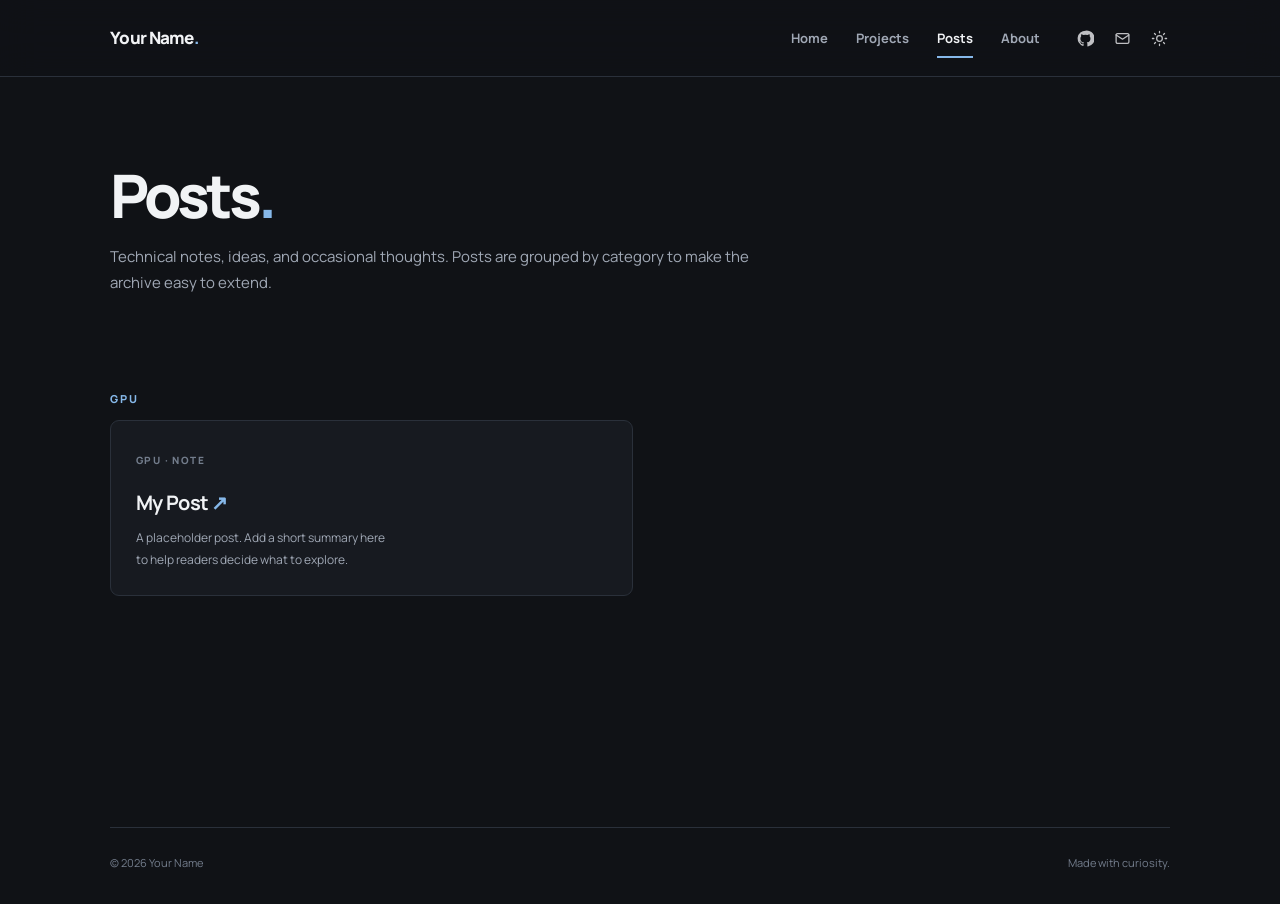
==== posts/index.html @ 6811ad3b "wip trying to move to a lightweight website" ====
<!doctype html>
<html lang="en">
  <head>
    <meta charset="utf-8" />
    <meta name="viewport" content="width=device-width, initial-scale=1" />
    <title>Posts — Your Name</title>
    <link rel="preconnect" href="https://fonts.googleapis.com" />
    <link rel="preconnect" href="https://fonts.gstatic.com" crossorigin />
    <link
      href="https://fonts.googleapis.com/css2?family=Manrope:wght@400;500;600;700;800&display=swap"
      rel="stylesheet"
    />
    <link rel="stylesheet" href="../style.css" />
    <script src="../js/theme.js" defer></script>
  </head>
  <body>
    <header class="site-header">
      <nav class="navbar container" aria-label="Main navigation">
        <a class="brand" href="../index.html"
          >Your Name<span class="brand-dot">.</span></a
        >
        <div class="nav-links" id="nav-links">
          <a href="../index.html">Home</a
          ><a href="../projects/index.html">Projects</a
          ><a href="index.html" aria-current="page">Posts</a
          ><a href="../about.html">About</a>
        </div>
        <div class="nav-actions">
          <a class="icon-link" href="https://github.com/" aria-label="GitHub"
            ><img src="../img/github.svg" alt="" /></a
          ><a
            class="icon-link"
            href="mailto:hello@example.com"
            aria-label="Email"
            ><img src="../img/mail.svg" alt="" /></a
          ><button class="theme-toggle" type="button" aria-label="Switch theme">
            <img class="theme-icon" src="../img/sun.svg" alt="" /></button
          ><button
            class="menu-toggle"
            type="button"
            aria-label="Toggle navigation"
            aria-expanded="false"
            aria-controls="nav-links"
          >
            <span></span><span></span>
          </button>
        </div>
      </nav>
    </header>
    <main class="container page-content">
      <section class="page-intro">
        <h1>Posts<span class="brand-dot">.</span></h1>
        <p>
          Technical notes, ideas, and occasional thoughts. Posts are grouped by
          category to make the archive easy to extend.
        </p>
      </section>
      <section>
        <h2 class="category">GPU</h2>
        <div class="item-grid">
          <a class="content-card" href="my-post.html"
            ><span class="meta">GPU · Note</span>
            <h3>My Post <span class="brand-dot">↗</span></h3>
            <p>
              A placeholder post. Add a short summary here to help readers
              decide what to explore.
            </p></a
          >
        </div>
      </section>
    </main>
    <footer class="site-footer container">
      <span>© <span data-year></span> Your Name</span
      ><span>Made with curiosity.</span>
    </footer>
  </body>
</html>
---- style.css ----
@import url('https://fonts.googleapis.com/css2?family=Manrope:wght@400;500;600;700;800&display=swap');

:root {
  color-scheme: dark;
  --bg: #101216;
  --surface: #171a20;
  --surface-hover: #1d222b;
  --text: #f1f3f5;
  --muted: #a0a8b5;
  --subtle: #737d8c;
  --border: #2a303a;
  --accent: #86b8e9;
  --accent-ink: #172012;
  --header: rgba(16, 18, 22, .82);
  --shadow: 0 18px 55px rgba(0,0,0,.18);
}
:root[data-theme="light"] {
  color-scheme: light;
  --bg: #f7f8f6;
  --surface: #ffffff;
  --surface-hover: #f0f3ed;
  --text: #20251f;
  --muted: #626d62;
  --subtle: #849084;
  --border: #e1e6dd;
  --accent: #28366d;
  --accent-ink: #ffffff;
  --header: rgba(247, 248, 246, .86);
  --shadow: 0 18px 55px rgba(37,55,27,.07);
}
* { box-sizing: border-box; }
html { scroll-behavior: smooth; }
body {
  margin: 0; background: var(--bg); color: var(--text);
  font-family: 'Manrope', sans-serif; font-size: 15px; line-height: 1.75;
  transition: background .2s ease, color .2s ease;
}
a { color: inherit; text-decoration: none; }
button { font: inherit; }
.container { width: min(1060px, calc(100% - 48px)); margin-inline: auto; }
.site-header { position: sticky; top: 0; z-index: 10; background: var(--header); backdrop-filter: blur(18px); border-bottom: 1px solid var(--border); }
.navbar { min-height: 76px; display: flex; align-items: center; gap: 34px; }
.brand { font-size: 17px; font-weight: 800; letter-spacing: -.7px; white-space: nowrap; }
.brand-dot { color: var(--accent); }
.nav-links { display: flex; align-items: center; gap: 28px; margin-left: auto; }
.nav-links a { color: var(--muted); font-size: 13px; font-weight: 700; transition: color .2s; }
.nav-links a:hover, .nav-links a[aria-current="page"] { color: var(--text); }
.nav-links a[aria-current="page"] { position: relative; }
.nav-links a[aria-current="page"]::after { content: ""; position: absolute; left: 0; right: 0; bottom: -9px; height: 2px; background: var(--accent); }
.nav-actions { display: flex; align-items: center; gap: 15px; }
.icon-link, .theme-toggle, .menu-toggle { width: 22px; height: 26px; display: grid; place-items: center; border: 0; padding: 0; background: transparent; cursor: pointer; }
.icon-link img, .theme-icon { width: 17px; height: 17px; opacity: .78; }
.icon-link:hover img, .theme-toggle:hover img { opacity: 1; }
.theme-toggle img { filter: var(--icon-filter, none); }
:root[data-theme="light"] .icon-link img, :root[data-theme="light"] .theme-toggle img { filter: invert(1); }
.menu-toggle { display: none; gap: 4px; }
.menu-toggle span { display: block; width: 18px; height: 2px; background: var(--text); }
.page-content { min-height: calc(100vh - 150px); }
.hero { padding: clamp(90px, 15vw, 170px) 0 110px; max-width: 760px; }
.eyebrow { margin: 0 0 16px; color: var(--accent); font-size: 11px; font-weight: 800; letter-spacing: 2px; text-transform: uppercase; }
h1, h2, h3, p { margin-top: 0; }
h1 { max-width: 760px; margin-bottom: 22px; font-size: clamp(42px, 7vw, 76px); line-height: 1.12; letter-spacing: -4px; font-weight: 800; }
.hero-copy { max-width: 590px; color: var(--muted); font-size: 17px; line-height: 1.9; }
.hero-links { display: flex; align-items: center; gap: 26px; margin-top: 34px; }
.button { display: inline-flex; align-items: center; gap: 14px; padding: 12px 18px; border-radius: 7px; font-size: 12px; font-weight: 800; transition: transform .2s, background .2s; }
.button:hover { transform: translateY(-2px); }
.button-primary { background: var(--accent); color: var(--accent-ink); }
.text-link { color: var(--muted); font-size: 12px; font-weight: 800; }
.text-link:hover { color: var(--text); }
.section-block { padding: 0 0 90px; }
.section-heading { display: flex; justify-content: space-between; align-items: end; margin-bottom: 25px; }
.section-heading .eyebrow { margin-bottom: 5px; }
h2 { margin-bottom: 0; font-size: 29px; line-height: 1.3; letter-spacing: -1.2px; }
.feature-grid, .item-grid { display: grid; grid-template-columns: repeat(3, 1fr); gap: 14px; }
.feature-card, .content-card { position: relative; min-height: 210px; padding: 25px; border: 1px solid var(--border); border-radius: 9px; background: var(--surface); transition: border-color .2s, transform .2s, background .2s; }
.feature-card:hover, .content-card:hover { border-color: var(--accent); background: var(--surface-hover); transform: translateY(-3px); }
.card-kicker, .meta { color: var(--subtle); font-size: 10px; font-weight: 800; letter-spacing: 1.4px; text-transform: uppercase; }
.feature-card h3, .content-card h3 { margin: 29px 0 7px; font-size: 20px; letter-spacing: -.7px; }
.feature-card p, .content-card p { max-width: 250px; margin-bottom: 0; color: var(--muted); font-size: 12px; line-height: 1.8; }
.card-arrow { position: absolute; right: 23px; bottom: 22px; color: var(--accent); font-size: 18px; }
.page-intro { padding: 85px 0 45px; max-width: 680px; }
.page-intro h1 { margin-bottom: 15px; font-size: clamp(40px, 6vw, 60px); }
.page-intro > p:last-child { color: var(--muted); }
.category { margin: 35px 0 14px; color: var(--accent); font-size: 11px; font-weight: 800; letter-spacing: 1.8px; text-transform: uppercase; }
.item-grid { grid-template-columns: repeat(2, minmax(0, 1fr)); }
.content-card { min-height: 175px; display: block; }
.content-card h3 { margin: 13px 0 7px; }
.content-card .meta { display: inline-block; }
.article { max-width: 720px; padding: 85px 0 110px; }
.article h1 { font-size: clamp(40px, 6vw, 60px); letter-spacing: -2.5px; }
.article .lead { color: var(--muted); font-size: 18px; }
.article-body { margin-top: 48px; }
.article-body h2 { margin: 38px 0 14px; font-size: 23px; }
.article-body p, .article-body li { color: var(--muted); }
.article-body code { padding: 2px 6px; border-radius: 4px; background: var(--surface); color: var(--accent); font-family: ui-monospace, monospace; font-size: .9em; }
.article-body a { color: var(--accent); text-decoration: underline; text-underline-offset: 3px; }
.about-section { padding: 20px 0 24px; border-top: 1px solid var(--border); }
.about-section h2 { margin-bottom: 13px; font-size: 20px; }
.about-section p, .about-section li { color: var(--muted); }
.about-section ul { padding-left: 20px; }
.about-section a { color: var(--accent); }
.site-footer { display: flex; justify-content: space-between; padding: 25px 0 32px; border-top: 1px solid var(--border); color: var(--subtle); font-size: 11px; }
@media (max-width: 720px) {
  .container { width: min(100% - 36px, 560px); }
  .navbar { min-height: 68px; gap: 16px; }
  .nav-links { display: none; position: absolute; top: 68px; left: 0; right: 0; padding: 18px 24px 22px; border-bottom: 1px solid var(--border); background: var(--bg); flex-direction: column; align-items: flex-start; gap: 14px; }
  .nav-links.is-open { display: flex; }
  .nav-links a[aria-current="page"]::after { display: none; }
  .nav-actions { margin-left: auto; gap: 13px; }
  .menu-toggle { display: grid; }
  .hero { padding: 95px 0 85px; }
  h1 { letter-spacing: -2.5px; }
  .feature-grid { grid-template-columns: 1fr; }
  .feature-card { min-height: 175px; }
  .item-grid { grid-template-columns: 1fr; }
  .page-intro { padding-top: 65px; }
  .site-footer { gap: 12px; flex-wrap: wrap; }
}
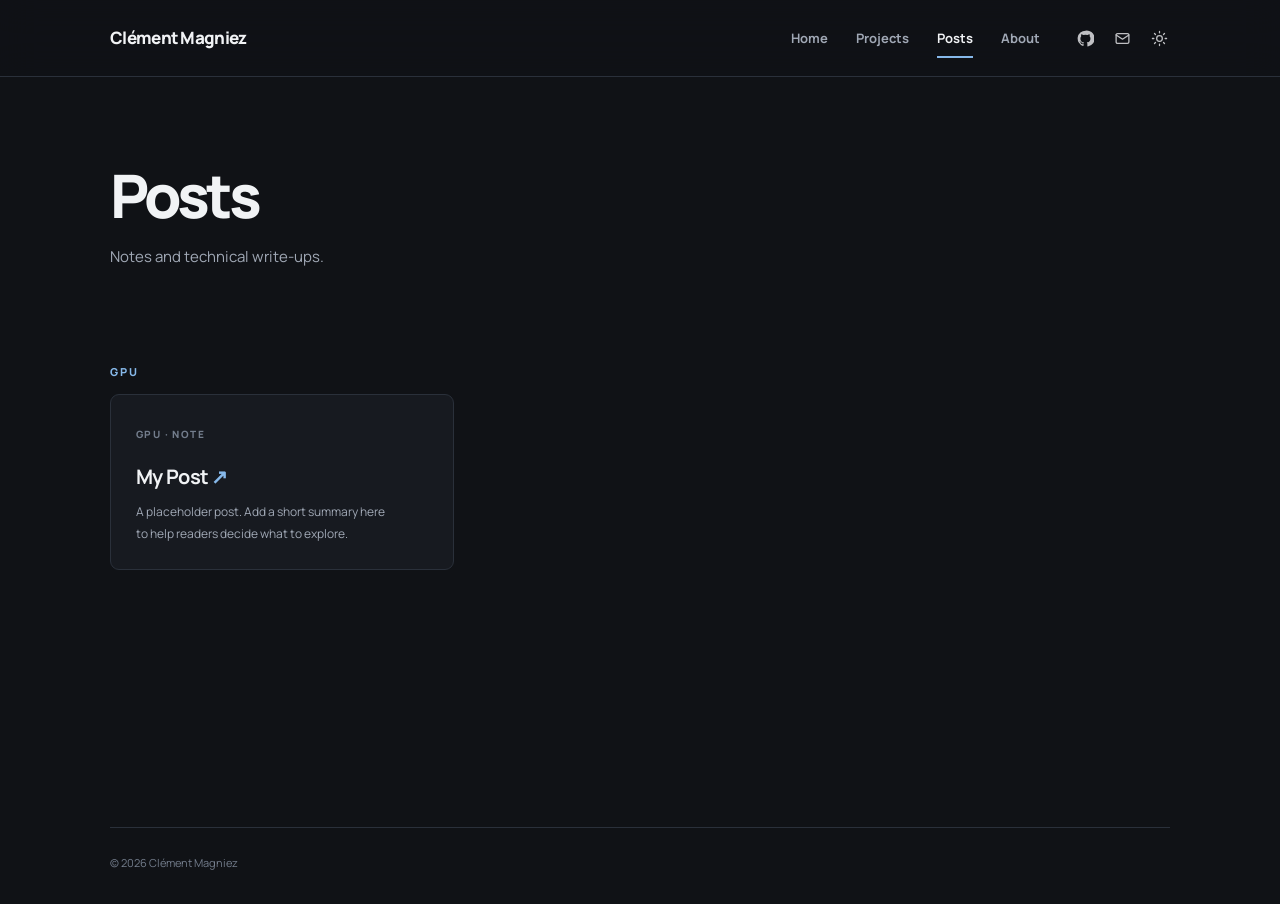
==== commit 83164ec3: "customized project page" ====
--- a/posts/index.html
+++ b/posts/index.html
@@ -3,7 +3,7 @@
   <head>
     <meta charset="utf-8" />
     <meta name="viewport" content="width=device-width, initial-scale=1" />
-    <title>Posts — Your Name</title>
+    <title>Posts - Clément Magniez</title>
     <link rel="preconnect" href="https://fonts.googleapis.com" />
     <link rel="preconnect" href="https://fonts.gstatic.com" crossorigin />
     <link
@@ -17,7 +17,7 @@
     <header class="site-header">
       <nav class="navbar container" aria-label="Main navigation">
         <a class="brand" href="../index.html"
-          >Your Name<span class="brand-dot">.</span></a
+          >Clément Magniez</a
         >
         <div class="nav-links" id="nav-links">
           <a href="../index.html">Home</a
@@ -49,10 +49,9 @@
     </header>
     <main class="container page-content">
       <section class="page-intro">
-        <h1>Posts<span class="brand-dot">.</span></h1>
+        <h1>Posts</h1>
         <p>
-          Technical notes, ideas, and occasional thoughts. Posts are grouped by
-          category to make the archive easy to extend.
+          Notes and technical write-ups.
         </p>
       </section>
       <section>
@@ -70,8 +69,8 @@
       </section>
     </main>
     <footer class="site-footer container">
-      <span>© <span data-year></span> Your Name</span
-      ><span>Made with curiosity.</span>
+      <span>© <span data-year></span> Clément Magniez</span
+      >
     </footer>
   </body>
 </html>
--- a/style.css
+++ b/style.css
@@ -1,4 +1,4 @@
-@import url('https://fonts.googleapis.com/css2?family=Manrope:wght@400;500;600;700;800&display=swap');
+@import url("https://fonts.googleapis.com/css2?family=Manrope:wght@400;500;600;700;800&display=swap");
 
 :root {
   color-scheme: dark;
@@ -11,8 +11,8 @@
   --border: #2a303a;
   --accent: #86b8e9;
   --accent-ink: #172012;
-  --header: rgba(16, 18, 22, .82);
-  --shadow: 0 18px 55px rgba(0,0,0,.18);
+  --header: rgba(16, 18, 22, 0.82);
+  --shadow: 0 18px 55px rgba(0, 0, 0, 0.18);
 }
 :root[data-theme="light"] {
   color-scheme: light;
@@ -25,94 +25,476 @@
   --border: #e1e6dd;
   --accent: #28366d;
   --accent-ink: #ffffff;
-  --header: rgba(247, 248, 246, .86);
-  --shadow: 0 18px 55px rgba(37,55,27,.07);
-}
-* { box-sizing: border-box; }
-html { scroll-behavior: smooth; }
+  --header: rgba(247, 248, 246, 0.86);
+  --shadow: 0 18px 55px rgba(37, 55, 27, 0.07);
+}
+* {
+  box-sizing: border-box;
+}
+html {
+  scroll-behavior: smooth;
+}
 body {
-  margin: 0; background: var(--bg); color: var(--text);
-  font-family: 'Manrope', sans-serif; font-size: 15px; line-height: 1.75;
-  transition: background .2s ease, color .2s ease;
-}
-a { color: inherit; text-decoration: none; }
-button { font: inherit; }
-.container { width: min(1060px, calc(100% - 48px)); margin-inline: auto; }
-.site-header { position: sticky; top: 0; z-index: 10; background: var(--header); backdrop-filter: blur(18px); border-bottom: 1px solid var(--border); }
-.navbar { min-height: 76px; display: flex; align-items: center; gap: 34px; }
-.brand { font-size: 17px; font-weight: 800; letter-spacing: -.7px; white-space: nowrap; }
-.brand-dot { color: var(--accent); }
-.nav-links { display: flex; align-items: center; gap: 28px; margin-left: auto; }
-.nav-links a { color: var(--muted); font-size: 13px; font-weight: 700; transition: color .2s; }
-.nav-links a:hover, .nav-links a[aria-current="page"] { color: var(--text); }
-.nav-links a[aria-current="page"] { position: relative; }
-.nav-links a[aria-current="page"]::after { content: ""; position: absolute; left: 0; right: 0; bottom: -9px; height: 2px; background: var(--accent); }
-.nav-actions { display: flex; align-items: center; gap: 15px; }
-.icon-link, .theme-toggle, .menu-toggle { width: 22px; height: 26px; display: grid; place-items: center; border: 0; padding: 0; background: transparent; cursor: pointer; }
-.icon-link img, .theme-icon { width: 17px; height: 17px; opacity: .78; }
-.icon-link:hover img, .theme-toggle:hover img { opacity: 1; }
-.theme-toggle img { filter: var(--icon-filter, none); }
-:root[data-theme="light"] .icon-link img, :root[data-theme="light"] .theme-toggle img { filter: invert(1); }
-.menu-toggle { display: none; gap: 4px; }
-.menu-toggle span { display: block; width: 18px; height: 2px; background: var(--text); }
-.page-content { min-height: calc(100vh - 150px); }
-.hero { padding: clamp(90px, 15vw, 170px) 0 110px; max-width: 760px; }
-.eyebrow { margin: 0 0 16px; color: var(--accent); font-size: 11px; font-weight: 800; letter-spacing: 2px; text-transform: uppercase; }
-h1, h2, h3, p { margin-top: 0; }
-h1 { max-width: 760px; margin-bottom: 22px; font-size: clamp(42px, 7vw, 76px); line-height: 1.12; letter-spacing: -4px; font-weight: 800; }
-.hero-copy { max-width: 590px; color: var(--muted); font-size: 17px; line-height: 1.9; }
-.hero-links { display: flex; align-items: center; gap: 26px; margin-top: 34px; }
-.button { display: inline-flex; align-items: center; gap: 14px; padding: 12px 18px; border-radius: 7px; font-size: 12px; font-weight: 800; transition: transform .2s, background .2s; }
-.button:hover { transform: translateY(-2px); }
-.button-primary { background: var(--accent); color: var(--accent-ink); }
-.text-link { color: var(--muted); font-size: 12px; font-weight: 800; }
-.text-link:hover { color: var(--text); }
-.section-block { padding: 0 0 90px; }
-.section-heading { display: flex; justify-content: space-between; align-items: end; margin-bottom: 25px; }
-.section-heading .eyebrow { margin-bottom: 5px; }
-h2 { margin-bottom: 0; font-size: 29px; line-height: 1.3; letter-spacing: -1.2px; }
-.feature-grid, .item-grid { display: grid; grid-template-columns: repeat(3, 1fr); gap: 14px; }
-.feature-card, .content-card { position: relative; min-height: 210px; padding: 25px; border: 1px solid var(--border); border-radius: 9px; background: var(--surface); transition: border-color .2s, transform .2s, background .2s; }
-.feature-card:hover, .content-card:hover { border-color: var(--accent); background: var(--surface-hover); transform: translateY(-3px); }
-.card-kicker, .meta { color: var(--subtle); font-size: 10px; font-weight: 800; letter-spacing: 1.4px; text-transform: uppercase; }
-.feature-card h3, .content-card h3 { margin: 29px 0 7px; font-size: 20px; letter-spacing: -.7px; }
-.feature-card p, .content-card p { max-width: 250px; margin-bottom: 0; color: var(--muted); font-size: 12px; line-height: 1.8; }
-.card-arrow { position: absolute; right: 23px; bottom: 22px; color: var(--accent); font-size: 18px; }
-.page-intro { padding: 85px 0 45px; max-width: 680px; }
-.page-intro h1 { margin-bottom: 15px; font-size: clamp(40px, 6vw, 60px); }
-.page-intro > p:last-child { color: var(--muted); }
-.category { margin: 35px 0 14px; color: var(--accent); font-size: 11px; font-weight: 800; letter-spacing: 1.8px; text-transform: uppercase; }
-.item-grid { grid-template-columns: repeat(2, minmax(0, 1fr)); }
-.content-card { min-height: 175px; display: block; }
-.content-card h3 { margin: 13px 0 7px; }
-.content-card .meta { display: inline-block; }
-.article { max-width: 720px; padding: 85px 0 110px; }
-.article h1 { font-size: clamp(40px, 6vw, 60px); letter-spacing: -2.5px; }
-.article .lead { color: var(--muted); font-size: 18px; }
-.article-body { margin-top: 48px; }
-.article-body h2 { margin: 38px 0 14px; font-size: 23px; }
-.article-body p, .article-body li { color: var(--muted); }
-.article-body code { padding: 2px 6px; border-radius: 4px; background: var(--surface); color: var(--accent); font-family: ui-monospace, monospace; font-size: .9em; }
-.article-body a { color: var(--accent); text-decoration: underline; text-underline-offset: 3px; }
-.about-section { padding: 20px 0 24px; border-top: 1px solid var(--border); }
-.about-section h2 { margin-bottom: 13px; font-size: 20px; }
-.about-section p, .about-section li { color: var(--muted); }
-.about-section ul { padding-left: 20px; }
-.about-section a { color: var(--accent); }
-.site-footer { display: flex; justify-content: space-between; padding: 25px 0 32px; border-top: 1px solid var(--border); color: var(--subtle); font-size: 11px; }
+  margin: 0;
+  background: var(--bg);
+  color: var(--text);
+  font-family: "Manrope", sans-serif;
+  font-size: 15px;
+  line-height: 1.75;
+  transition:
+    background 0.2s ease,
+    color 0.2s ease;
+}
+a {
+  color: inherit;
+  text-decoration: none;
+}
+button {
+  font: inherit;
+}
+.container {
+  width: min(1060px, calc(100% - 48px));
+  margin-inline: auto;
+}
+.site-header {
+  position: sticky;
+  top: 0;
+  z-index: 10;
+  background: var(--header);
+  backdrop-filter: blur(18px);
+  border-bottom: 1px solid var(--border);
+}
+.navbar {
+  min-height: 76px;
+  display: flex;
+  align-items: center;
+  gap: 34px;
+}
+.brand {
+  font-size: 17px;
+  font-weight: 800;
+  letter-spacing: -0.7px;
+  white-space: nowrap;
+}
+.brand-dot {
+  color: var(--accent);
+}
+.nav-links {
+  display: flex;
+  align-items: center;
+  gap: 28px;
+  margin-left: auto;
+}
+.nav-links a {
+  color: var(--muted);
+  font-size: 13px;
+  font-weight: 700;
+  transition: color 0.2s;
+}
+.nav-links a:hover,
+.nav-links a[aria-current="page"] {
+  color: var(--text);
+}
+.nav-links a[aria-current="page"] {
+  position: relative;
+}
+.nav-links a[aria-current="page"]::after {
+  content: "";
+  position: absolute;
+  left: 0;
+  right: 0;
+  bottom: -9px;
+  height: 2px;
+  background: var(--accent);
+}
+.nav-actions {
+  display: flex;
+  align-items: center;
+  gap: 15px;
+}
+.icon-link,
+.theme-toggle,
+.menu-toggle {
+  width: 22px;
+  height: 26px;
+  display: grid;
+  place-items: center;
+  border: 0;
+  padding: 0;
+  background: transparent;
+  cursor: pointer;
+}
+.icon-link img,
+.theme-icon {
+  width: 17px;
+  height: 17px;
+  opacity: 0.78;
+}
+.icon-link:hover img,
+.theme-toggle:hover img {
+  opacity: 1;
+}
+.theme-toggle img {
+  filter: var(--icon-filter, none);
+}
+:root[data-theme="light"] .icon-link img,
+:root[data-theme="light"] .theme-toggle img {
+  filter: invert(1);
+}
+.menu-toggle {
+  display: none;
+  gap: 4px;
+}
+.menu-toggle span {
+  display: block;
+  width: 18px;
+  height: 2px;
+  background: var(--text);
+}
+.page-content {
+  min-height: calc(100vh - 150px);
+  padding-bottom: 60px;
+}
+.hero {
+  padding: clamp(90px, 15vw, 170px) 0 110px;
+  max-width: 760px;
+}
+.eyebrow {
+  margin: 0 0 16px;
+  color: var(--accent);
+  font-size: 11px;
+  font-weight: 800;
+  letter-spacing: 2px;
+  text-transform: uppercase;
+}
+h1,
+h2,
+h3,
+p {
+  margin-top: 0;
+}
+h1 {
+  max-width: 760px;
+  margin-bottom: 22px;
+  font-size: clamp(42px, 7vw, 76px);
+  line-height: 1.12;
+  letter-spacing: -4px;
+  font-weight: 800;
+}
+.hero-copy {
+  max-width: 590px;
+  color: var(--muted);
+  font-size: 17px;
+  line-height: 1.9;
+}
+.hero-links {
+  display: flex;
+  align-items: center;
+  gap: 26px;
+  margin-top: 34px;
+}
+.button {
+  display: inline-flex;
+  align-items: center;
+  gap: 14px;
+  padding: 12px 18px;
+  border-radius: 7px;
+  font-size: 12px;
+  font-weight: 800;
+  transition:
+    transform 0.2s,
+    background 0.2s;
+}
+.button:hover {
+  transform: translateY(-2px);
+}
+.button-primary {
+  background: var(--accent);
+  color: var(--accent-ink);
+}
+.text-link {
+  color: var(--muted);
+  font-size: 12px;
+  font-weight: 800;
+}
+.text-link:hover {
+  color: var(--text);
+}
+.section-block {
+  padding: 0 0 90px;
+}
+.section-heading {
+  display: flex;
+  justify-content: space-between;
+  align-items: end;
+  margin-bottom: 25px;
+}
+.section-heading .eyebrow {
+  margin-bottom: 5px;
+}
+h2 {
+  margin-bottom: 0;
+  font-size: 29px;
+  line-height: 1.3;
+  letter-spacing: -1.2px;
+}
+.feature-grid,
+.item-grid {
+  display: grid;
+  grid-template-columns: repeat(3, 1fr);
+  gap: 14px;
+}
+.feature-card,
+.content-card {
+  position: relative;
+  min-height: 210px;
+  padding: 25px;
+  border: 1px solid var(--border);
+  border-radius: 9px;
+  background: var(--surface);
+  transition:
+    border-color 0.2s,
+    transform 0.2s,
+    background 0.2s;
+}
+.feature-card:hover,
+.content-card:hover {
+  border-color: var(--accent);
+  background: var(--surface-hover);
+  transform: translateY(-3px);
+}
+.card-kicker,
+.meta {
+  color: var(--subtle);
+  font-size: 10px;
+  font-weight: 800;
+  letter-spacing: 1.4px;
+  text-transform: uppercase;
+}
+.feature-card h3,
+.content-card h3 {
+  margin: 29px 0 7px;
+  font-size: 20px;
+  letter-spacing: -0.7px;
+}
+.feature-card p,
+.content-card p {
+  max-width: 250px;
+  margin-bottom: 0;
+  color: var(--muted);
+  font-size: 12px;
+  line-height: 1.8;
+}
+.card-arrow {
+  position: absolute;
+  right: 23px;
+  bottom: 22px;
+  color: var(--accent);
+  font-size: 18px;
+}
+.page-intro {
+  padding: 85px 0 45px;
+  max-width: 680px;
+}
+.page-intro h1 {
+  margin-bottom: 15px;
+  font-size: clamp(40px, 6vw, 60px);
+}
+.page-intro > p:last-child {
+  color: var(--muted);
+}
+.category {
+  margin: 35px 0 14px;
+  color: var(--accent);
+  font-size: 11px;
+  font-weight: 800;
+  letter-spacing: 1.8px;
+  text-transform: uppercase;
+}
+.item-grid {
+  grid-template-columns: repeat(3, minmax(0, 1fr));
+}
+.content-card {
+  min-height: 175px;
+  display: block;
+}
+.content-card h3 {
+  margin: 13px 0 7px;
+}
+.content-card .meta {
+  display: inline-block;
+}
+.article {
+  max-width: 720px;
+  padding: 85px 0 110px;
+}
+.article h1 {
+  font-size: clamp(40px, 6vw, 60px);
+  letter-spacing: -2.5px;
+}
+.article .lead {
+  color: var(--muted);
+  font-size: 18px;
+}
+.article-body {
+  margin-top: 48px;
+}
+.article-body h2 {
+  margin: 38px 0 14px;
+  font-size: 23px;
+}
+.article-body p,
+.article-body li {
+  color: var(--muted);
+}
+.article-body code {
+  padding: 2px 6px;
+  border-radius: 4px;
+  background: var(--surface);
+  color: var(--accent);
+  font-family: ui-monospace, monospace;
+  font-size: 0.9em;
+}
+.article-body a {
+  color: var(--accent);
+  text-decoration: underline;
+  text-underline-offset: 3px;
+}
+.about-section {
+  padding: 20px 0 24px;
+  border-top: 1px solid var(--border);
+}
+.about-section h2 {
+  margin-bottom: 13px;
+  font-size: 20px;
+}
+.about-section p,
+.about-section li {
+  color: var(--muted);
+}
+.about-section ul {
+  padding-left: 20px;
+}
+.about-section a {
+  color: var(--accent);
+}
+.site-footer {
+  display: flex;
+  justify-content: space-between;
+  padding: 25px 0 32px;
+  border-top: 1px solid var(--border);
+  color: var(--subtle);
+  font-size: 11px;
+}
 @media (max-width: 720px) {
-  .container { width: min(100% - 36px, 560px); }
-  .navbar { min-height: 68px; gap: 16px; }
-  .nav-links { display: none; position: absolute; top: 68px; left: 0; right: 0; padding: 18px 24px 22px; border-bottom: 1px solid var(--border); background: var(--bg); flex-direction: column; align-items: flex-start; gap: 14px; }
-  .nav-links.is-open { display: flex; }
-  .nav-links a[aria-current="page"]::after { display: none; }
-  .nav-actions { margin-left: auto; gap: 13px; }
-  .menu-toggle { display: grid; }
-  .hero { padding: 95px 0 85px; }
-  h1 { letter-spacing: -2.5px; }
-  .feature-grid { grid-template-columns: 1fr; }
-  .feature-card { min-height: 175px; }
-  .item-grid { grid-template-columns: 1fr; }
-  .page-intro { padding-top: 65px; }
-  .site-footer { gap: 12px; flex-wrap: wrap; }
-}
+  .container {
+    width: min(100% - 36px, 560px);
+  }
+  .navbar {
+    min-height: 68px;
+    gap: 16px;
+  }
+  .nav-links {
+    display: none;
+    position: absolute;
+    top: 68px;
+    left: 0;
+    right: 0;
+    padding: 18px 24px 22px;
+    border-bottom: 1px solid var(--border);
+    background: var(--bg);
+    flex-direction: column;
+    align-items: flex-start;
+    gap: 14px;
+  }
+  .nav-links.is-open {
+    display: flex;
+  }
+  .nav-links a[aria-current="page"]::after {
+    display: none;
+  }
+  .nav-actions {
+    margin-left: auto;
+    gap: 13px;
+  }
+  .menu-toggle {
+    display: grid;
+  }
+  .hero {
+    padding: 95px 0 85px;
+  }
+  h1 {
+    letter-spacing: -2.5px;
+  }
+  .feature-grid {
+    grid-template-columns: 1fr;
+  }
+  .feature-card {
+    min-height: 175px;
+  }
+  .item-grid {
+    grid-template-columns: 1fr;
+  }
+  .page-intro {
+    padding-top: 65px;
+  }
+  .site-footer {
+    gap: 12px;
+    flex-wrap: wrap;
+  }
+}
+
+.shadertoy-container {
+  position: relative;
+  width: 100%;
+  aspect-ratio: 16 / 9;
+  margin: 35px 0 45px;
+  overflow: hidden;
+  border: 1px solid var(--border);
+  border-radius: 9px;
+  background: #000;
+  box-shadow: var(--shadow);
+}
+
+.shadertoy-container iframe {
+  position: absolute;
+  inset: 0;
+  width: 100%;
+  height: 100%;
+  border: 0;
+}
+
+/* Project cards */
+.project-card {
+  padding: 0;
+  overflow: hidden;
+  min-height: unset;
+}
+
+.project-thumbnail {
+  width: 100%;
+  aspect-ratio: 16 / 9;
+  overflow: hidden;
+  background: var(--surface-hover);
+}
+
+.project-thumbnail img {
+  display: block;
+  width: 100%;
+  height: 100%;
+  object-fit: cover;
+  transition: transform 0.35s ease;
+}
+
+.project-card:hover .project-thumbnail img {
+  transform: scale(1.04);
+}
+
+.project-info {
+  padding: 20px 23px 23px;
+}
+
+.project-info h3 {
+  margin: 8px 0 0;
+  font-size: 18px;
+}
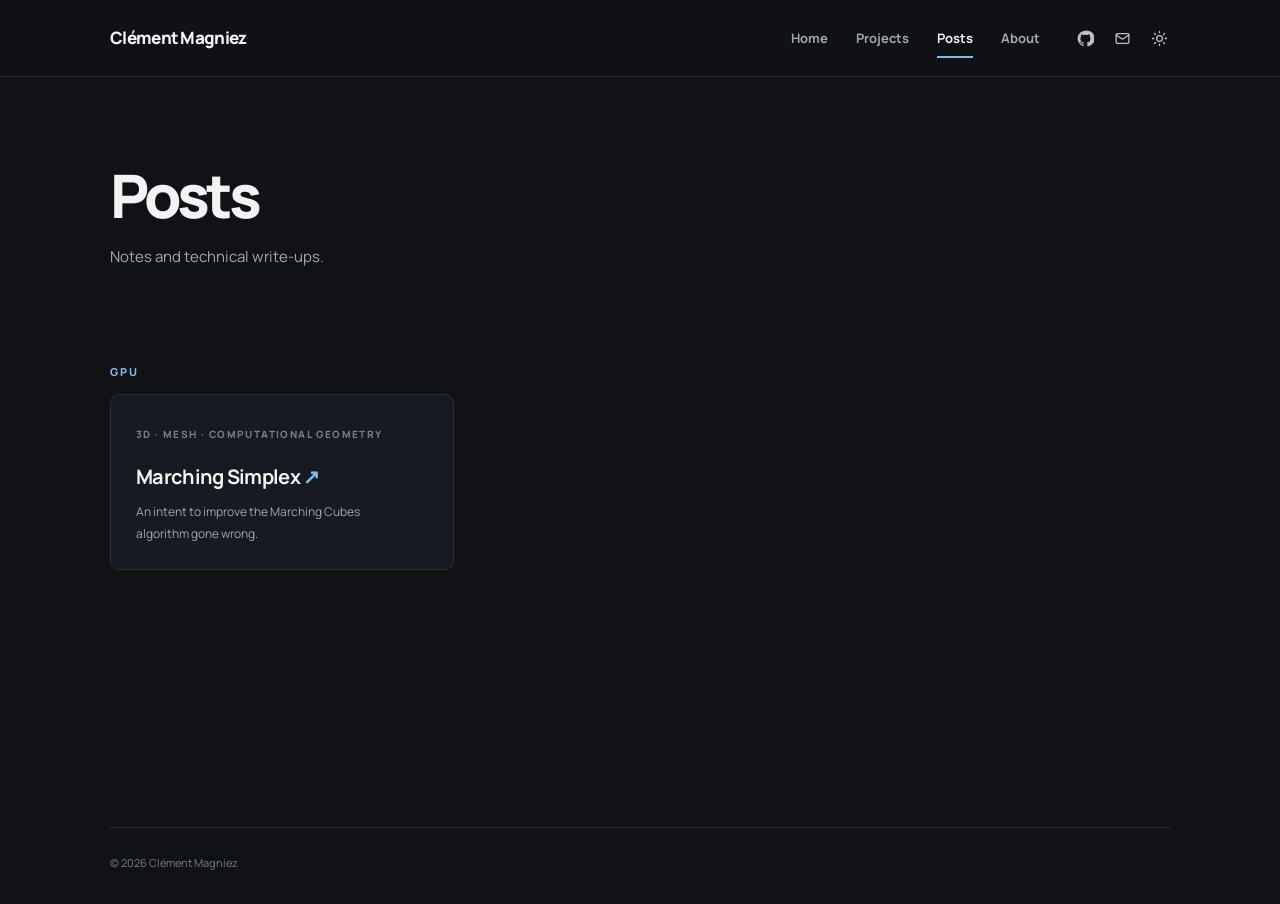
==== commit 5aa5bfcc: "wip post" ====
--- a/posts/index.html
+++ b/posts/index.html
@@ -57,14 +57,13 @@
       <section>
         <h2 class="category">GPU</h2>
         <div class="item-grid">
-          <a class="content-card" href="my-post.html"
-            ><span class="meta">GPU · Note</span>
-            <h3>My Post <span class="brand-dot">↗</span></h3>
+          <a class="content-card" href="marching-simplex.html"
+            ><span class="meta">3D · Mesh · Computational Geometry</span>
+            <h3>Marching Simplex <span class="brand-dot">↗</span></h3>
             <p>
-              A placeholder post. Add a short summary here to help readers
-              decide what to explore.
-            </p></a
-          >
+              An intent to improve the Marching Cubes algorithm gone wrong.
+            </p>
+          </a>
         </div>
       </section>
     </main>
